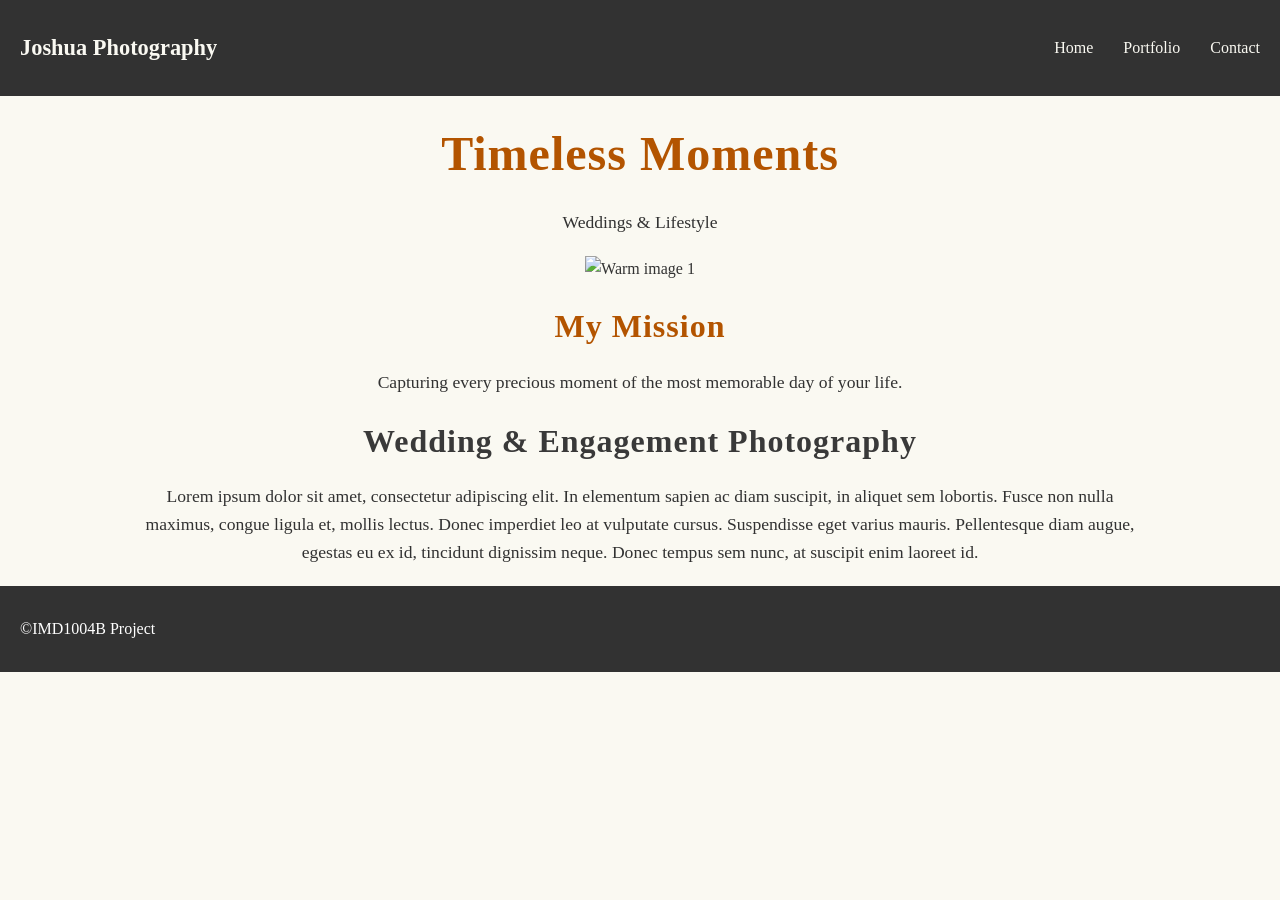
==== index.html @ 48e29cec "Add files via upload" ====
<!DOCTYPE html>
<html lang="en">
<head>
  <meta charset="UTF-8">
  <meta name="viewport" content="width=device-width, initial-scale=1.0">
  <title>Joshua Y.S. Photography</title>
  <link rel="stylesheet" href="Style.css">
</head>

<body>


    <section>
    <div class="navbar">
      <div class="logo"><strong>Joshua Photography</strong></div>
      <ul class="nav-links">
     
      <li><a href="Landing Page.html">Home</a></li>
     
      
      <li><a href="About.html">Portfolio</a></li>
      

      <li><a href="Contact.html">Contact</a></li>
      
      </ul>
    </div>
  </section>

  <div class="container">
  <section>
  <h1>Timeless Moments</h1>
  <p>Weddings & Lifestyle</p>
  </section>
  </div>

 <div class="container">
 <img src="AdobeStock_318263382.jpeg" alt="Warm image 1">
 </div>

  <div class="container">
  <h2>My Mission</h2>
  <p>
  Capturing every precious moment of the most memorable day of your life.
  </p>
  </div>

  <div class="container">
  <h3>Wedding & Engagement Photography</h3>
  <p>
  Lorem ipsum dolor sit amet, consectetur adipiscing elit. In elementum sapien ac diam suscipit, in aliquet sem lobortis. Fusce non nulla maximus, congue ligula et, mollis lectus. Donec imperdiet leo at vulputate cursus. Suspendisse eget varius mauris. Pellentesque diam augue, egestas eu ex id, tincidunt dignissim neque. Donec tempus sem nunc, at suscipit enim laoreet id.
  </p>
  </div>

  <footer>
    ©IMD1004B Project
  </footer>

  </body>

</html>
---- Style.css ----
*{
  margin: 0;
  padding: 0;
  box-sizing: border-box;
}

body{
  font-family: Verdana, serif;
  line-height: 1.6;
  background: #faf9f2;
  color: #323232;
}

/* Nav */

.navbar {
  background: #323232;
  padding:30px 20px;
  display: flex;
  justify-content: space-between;
  align-items: center;
}

.nav-links {
  display: flex;
  gap: 30px;
  list-style: none;
}

/* Logo Text */

.logo {
  color: #faf9f2;
  text-decoration: none;
  font-weight: Super Light;
  font-family: Georgia, serif;
  font-size: 1.4rem;
}

/* Controls nav text color */
.nav-links a {
  color: #faf9f2;
  text-decoration: none;
  font-weight: medium;
}

.nav-links a:hover {
  color: #b35400;
}

/*image*/

img {
  width:1000px;
  height: auto;
  align: center;
}

/* Primary content */

.container {
  width: 80%;
  max-width: 1000px;
  margin: 20px auto;
  text-align: center;
}

.container h2 {
  font-family: 'Playfar Display', serif;
  font-size: 2rem;
  letter-spacing: 1px;
  margin-bottom: 15px;
  color: #b35400;
}

.container h1 {
  font-family: 'Playfar Display', serif;
  font-size: 3rem;
  letter-spacing: 1px;
  margin-bottom: 15px;
  color: #b35400;
}

.container h3 {
  font-family: 'Playfair Display', serif;
  font-size: 2rem;
  letter-spacing: 1px;
  margin-bottom: 15px;
  color: #393939;
}

.container p {
  max-width: 600px
  margin: 0 auto;
  font-size: 1.1rem;
}
/* Hero Section */

.hero {
  background: #264653;
  color: white;
  padding: 80px 20px;
  text-align: center;
}

.hero h1 {
  font-size: 2.5rem;
  margin-bottom: 20px;
  text-align: center;
  font-family: Georgia, serif;
}

.btn {
  display: inline-block;
  padding: 10px 20px;
  background: #f4a261;
  color: white;
  text-decoration: none;
  border-radius: 5px;
  margin-top: 15px;
}

/* About Page Image Grid */

.image-grid {
  display: grid;
  grid-template-columns: repeat(3,1fr); /* 3 Columns */
  grid-template-rows: repeat(2,300px); /* 2 Columns*/
  gap: 20px;
  width: 90%;
  max-width: 1000px;
  max-width: 1200px;
  align: center;
  padding: 5px 20px;
  margin:auto;
}

.image-grid img {
  width: 100%;
  height: 100%;
  object-fit: cover;
  border-radius: 8px;
  align:center;
  margin:auto;
}

.btn:hover {
  background: #e76f51;
}

/* AI helped with CSS Contact Form */

form {
  display: flex;
  flex-direction: column;
  gap: 15px;
}

input, textarea {
  padding: 10px;
  font-size: 1rem;
  border: 1px solid #ccc;
  border-radius: 5px;
}

button {
  padding: 10px;
  font-size: 1rem;
  background: #323232;
  color: white;
  border: none;
  border-radius: 5px;
  cursor: pointer;
  transition: background-color 0.3s ease;
}

button:hover {
  background: #3c3c3c;
}

.two-images {
  display: flex;
  gap: 20px;
  justify-content: center;
  flex-wrap: wrap;
  Margin: 60px;
  padding: 20px
}

.two-images {
  width: 100;
  height: 100px;
  object-fit: cover;
  border-radius: 8px;
  margin: auto;
}

/* Footer */

footer {
  background: #323232;
  color: white;
  padding: 30px 20px;
  margin-top: auto;
}
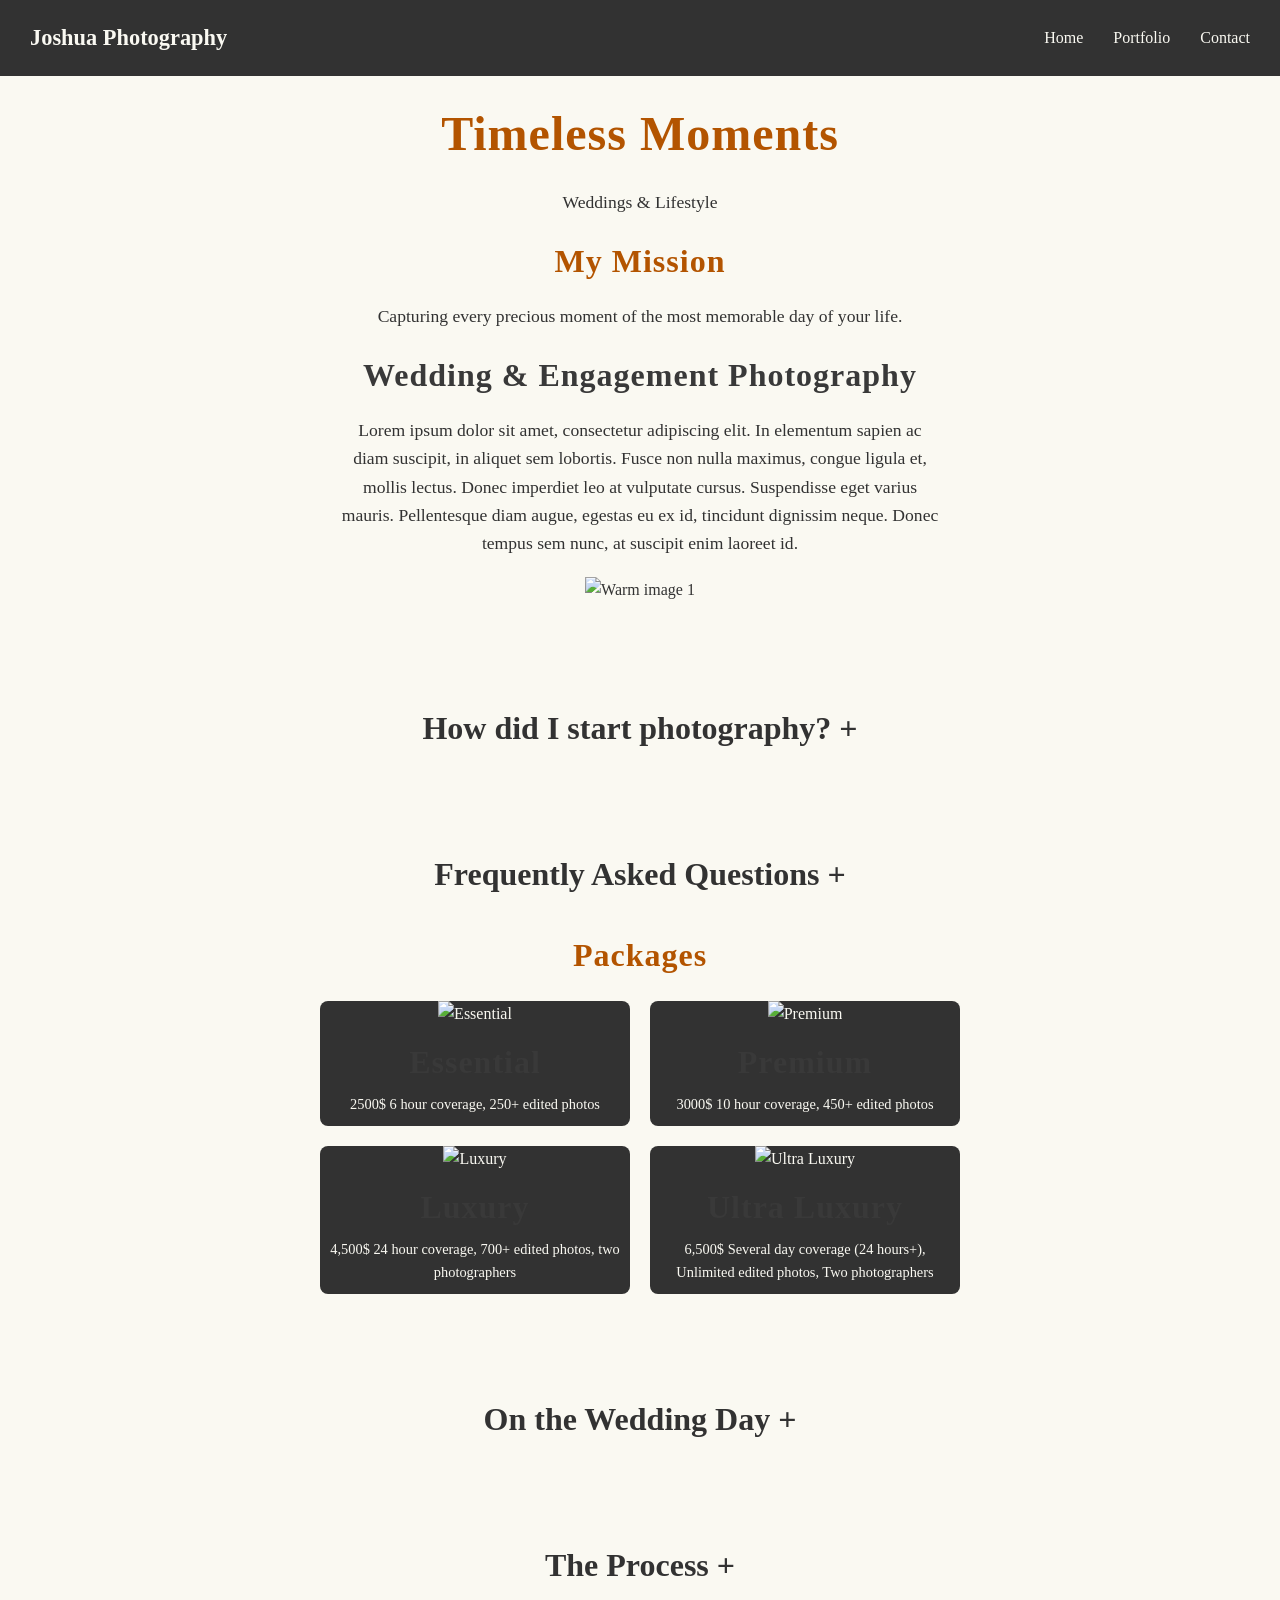
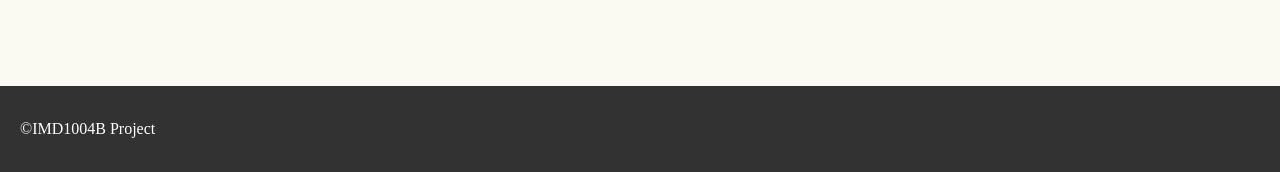
==== commit 238f2745: "Add files via upload" ====
--- a/index.html
+++ b/index.html
@@ -10,22 +10,32 @@
 <body>
 
 
-    <section>
+  <section>
     <div class="navbar">
       <div class="logo"><strong>Joshua Photography</strong></div>
       <ul class="nav-links">
      
-      <li><a href="Landing Page.html">Home</a></li>
-     
+      <li class= "nav-item">
+      <a href="index.html">Home</a>
+     </li>
       
-      <li><a href="About.html">Portfolio</a></li>
-      
+     <li class= "nav-item">
+      <a href="About.html">Portfolio</a>
+     </li>
 
-      <li><a href="Contact.html">Contact</a></li>
-      
+     <li class= "nav-item">
+      <a href="Contact.html">Contact</a>
+     </li>
       </ul>
+    
+     <div class="hamburger">
+      <span class="bar"></span>
+      <span class="bar"></span>
+      <span class="bar"></span>
     </div>
+  </div>
   </section>
+
 
   <div class="container">
   <section>
@@ -34,10 +44,9 @@
   </section>
   </div>
 
- <div class="container">
- <img src="AdobeStock_318263382.jpeg" alt="Warm image 1">
- </div>
 
+ <section>
+  
   <div class="container">
   <h2>My Mission</h2>
   <p>
@@ -45,6 +54,8 @@
   </p>
   </div>
 
+
+ </section>
   <div class="container">
   <h3>Wedding & Engagement Photography</h3>
   <p>
@@ -52,10 +63,82 @@
   </p>
   </div>
 
+ <div class="container">
+ <img src="AdobeStock_318263382.jpeg" alt="Warm image 1">
+ </div>
+
+<section>
+ <div class="accordion-wrapper">
+ <div class="accordion">
+
+
+   <div class="accordion-item">
+     <div class="accordion-header">How did I start photography? +</div>
+     <div class="accordion-content">
+       <p>I was introduced to photography when I found an old camera on the street. I started taking photos and became obssesed. Now I am currently following my dreams in becoming a profesional photographer</p>
+     </div>
+   </div>
+
+
+     <div class="accordion-wrapper">
+ <div class="accordion">
+
+
+   <div class="accordion-item">
+     <div class="accordion-header">Frequently Asked Questions +</div>
+     <div class="accordion-content">
+       <p>Lorem ipsum dolor sit amet, consectetur adipiscing elit. In elementum sapien ac diam suscipit, in aliquet sem lobortis. Fusce non nulla maximus, congue ligula et, mollis lectus.</p>
+     </div>
+   </div>
+
+
+  <section class="portfolio container">
+    <h2>Packages</h2>
+    <div id="portfolio-grid" class="portfolio-grid">
+    </div>
+  </section>
+
+
+
+     <div class="accordion-wrapper">
+ <div class="accordion">
+
+
+   <div class="accordion-item">
+     <div class="accordion-header">On the Wedding Day +</div>
+     <div class="accordion-content">
+       <p>Lorem ipsum dolor sit amet, consectetur adipiscing elit. In elementum sapien ac diam suscipit, in aliquet sem lobortis. Fusce non nulla maximus, congue ligula et, mollis lectus.</p>
+     </div>
+   </div>
+
+
+     <div class="accordion-wrapper">
+ <div class="accordion">
+
+
+   <div class="accordion-item">
+     <div class="accordion-header">The Process +</div>
+     <div class="accordion-content">
+       <p>Lorem ipsum dolor sit amet, consectetur adipiscing elit. In elementum sapien ac diam suscipit, in aliquet sem lobortis. Fusce non nulla maximus, congue ligula et, mollis lectus.</p>
+     </div>
+   </div>
+ </section>
+
+
   <footer>
     ©IMD1004B Project
+   <section>
   </footer>
 
+  <a href="#" class="to-top">
+    <i class="fas fa-chevron"></i>
+  </a>
+
+  <script src="script.js"></script>
+  <script src="Accordion.js"></script>
+  <script src="Array.js"></script>
+  <script src="Render.js"></script>
+  <script src="TopButton.js"></script>
   </body>
 
-</html>
+</html>
--- a/Style.css
+++ b/Style.css
@@ -90,7 +90,7 @@
 }
 
 .container p {
-  max-width: 600px
+  max-width: 600px;
   margin: 0 auto;
   font-size: 1.1rem;
 }
@@ -204,4 +204,218 @@
   margin-top: auto;
 }
 
-
+/* Navbar styling */
+.navbar {
+  display: flex;
+  justify-content: space-between;
+  align-items: center;
+  background-color: #323232;
+  padding: 20px 30px;
+}
+
+.logo {
+  color: #faf9f2;
+  font-family: Georgia, serif;
+  font-size: 1.4rem;
+  font-weight: 400;
+}
+
+.nav-links {
+  display: flex;
+  gap: 30px;
+  list-style: none;
+}
+
+.nav-links a {
+  color: #faf9f2;
+  text-decoration: none;
+}
+
+.nav-links a:hover {
+  color: #b35400;
+}
+
+.nav-item {
+  margin: 0;
+}
+
+/* Hamburger menu */
+.hamburger {
+  display: none;
+  flex-direction: column;
+  cursor: pointer;
+  gap: 5px;
+}
+
+.hamburger .bar {
+  width: 25px;
+  height: 3px;
+  background-color: white;
+  border-radius: 2px;
+  transition: all 0.3s ease;
+}
+
+/* Hamburger animation when active */
+.hamburger.active .bar:nth-child(1) {
+  transform: rotate(-45deg) translateY(8px);
+}
+
+.hamburger.active .bar:nth-child(2) {
+  opacity: 0;
+}
+
+.hamburger.active .bar:nth-child(3) {
+  transform: rotate(45deg) translateY(-8px);
+}
+
+/* Mobile responsiveness */
+@media(max-width:768px){
+  .hamburger {
+    display: flex;
+  }
+
+  .nav-links {
+    position: fixed;
+    top: 70px;
+    left: -100%;
+    width: 100%;
+    height: calc(100% - 70px);
+    background-color: #323232;
+    flex-direction: column;
+    gap: 30px;
+    align-items: center;
+    justify-content: center;
+    transition: left 0.3s ease;
+  }
+
+  .nav-links.active {
+    left: 0;
+  }
+}
+
+
+/* Back to top button*/
+.to-top{
+  background: #b35400;
+  position: fixed;
+  bottom: 16px;
+  right: 32px;
+  width: 50px;
+  height: 50px;
+  border-radius: 50%;
+  display: flex;
+  align-items: center;
+  justify-content: center;
+  font-size: 32px;
+  color: #faf9f2;
+  text-decoration: none;
+  opacity: 0;
+  pointer-events: none;
+  transition: all .4s;
+}
+
+.to-top.active {
+  bottom:32px;
+  pointer-events: auto;
+  opacity:1;
+}
+
+/* Success Message*/
+#successMessage {
+  color: green;
+  font-weight: bold;
+  margin-top: 15px;
+  text-align: center;
+}
+
+/*accordion section*/
+.accordion-wrapper {
+ display: flex;
+ justify-content: center;
+ align-items: flex-start;
+ padding-top: 50px;      
+}
+
+
+.accordion {
+   width: 80%;
+ max-width: 1000px;
+ margin: 20px auto;
+ text-align: center;
+
+
+}
+
+
+.accordion-item {
+ margin-bottom: 5px
+ }
+
+
+.accordion-header {
+ background-color: #faf9f2;
+ padding: 10px;
+ cursor: pointer;
+ font-family: 'Playfair Display', serif;
+ font-size: 2rem;
+ font-weight: bold;
+ color: #323232;
+}
+
+
+.accordion-content {
+ max-height: 0;
+ overflow: hidden;
+ transition: max-height 0.3s ease;
+ padding: 0 10px; 
+ background-color: #faf9f2;
+ color: #b35400;
+ border-bottom-left-radius: 5px;
+ border-top-right-radius: 5px;
+ font-family: Georgia, serif;
+}
+
+
+.accordion-content.active {
+ padding: 10px;
+
+
+}
+
+
+
+/* AI was used to help correct errors in the package grid section*/
+.portfolio-grid {
+  display: grid;
+  grid-template-columns: repeat(auto-fit, minmax(250px, 1fr));
+  gap: 20px;
+  margin-top: 20px;
+}
+
+.portfolio-item {
+  background-color: #323232;
+  color: #faf9f2;
+  border-radius: 8px;
+  overflow: hidden;
+  text-align: center;
+  transition: transform 0.3s ease;
+}
+
+.portfolio-item:hover {
+  transform: scale(1.03);
+}
+
+.portfolio-item img {
+  width: 100%;
+  height: 200px;
+  object-fit: cover;
+}
+
+.portfolio-item h3 {
+  margin: 10px 0 5px;
+}
+
+.portfolio-item p {
+  padding: 0 10px 10px 10px;
+  font-size: 0.9rem;
+}
